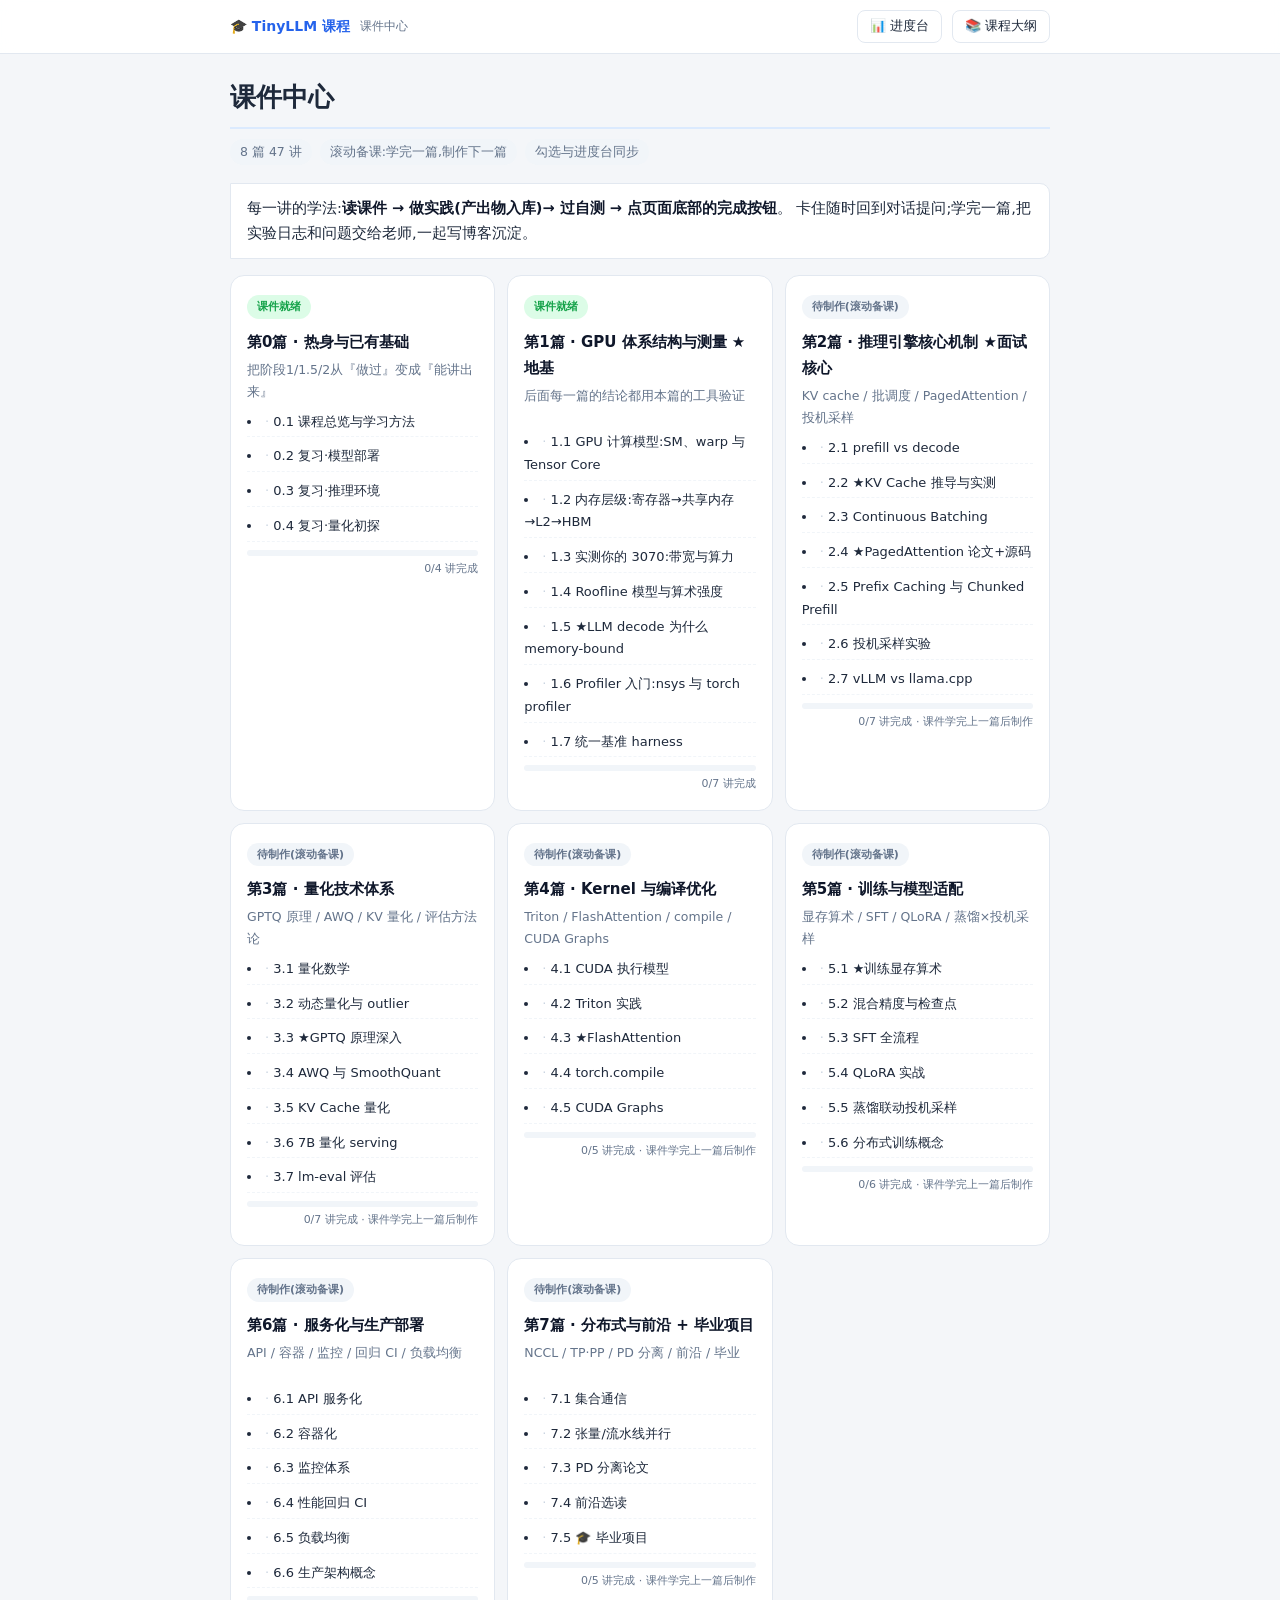
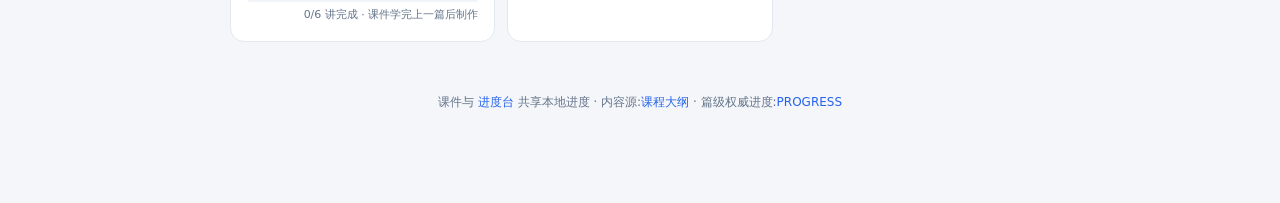
==== docs/course/index.html @ 598a1ea2 "feat(course): 课件站上线——门户 + 第0/1篇完整课件 - docs/course/ 纯静态课件站(双击离线可用):门户(8篇卡片/课件状态/   逐讲入口)+ 共享样式与进度逻辑(与" ====
<!DOCTYPE html>
<html lang="zh-CN">
<head>
<meta charset="UTF-8">
<meta name="viewport" content="width=device-width, initial-scale=1.0">
<title>TinyLLM · AI Infra 课程课件</title>
<link rel="stylesheet" href="style.css">
</head>
<body>
<nav><div class="navin">
  <a class="brand" href="index.html">🎓 TinyLLM 课程</a>
  <span class="crumb">课件中心</span>
  <div class="grow"></div>
  <a class="pg" href="../dashboard.html">📊 进度台</a>
  <a class="pg" href="../plans/课程大纲.md" onclick="alert('Markdown 请用编辑器/预览器打开');return false">📚 课程大纲</a>
</div></nav>
<div class="wrap">
  <article>
    <h1>课件中心</h1>
    <div class="metabox"><span>8 篇 47 讲</span><span>滚动备课:学完一篇,制作下一篇</span><span>勾选与进度台同步</span></div>
    <p class="lead" style="background:#fff;border:1px solid var(--line)">
      每一讲的学法:<strong>读课件 → 做实践(产出物入库)→ 过自测 → 点页面底部的完成按钮</strong>。
      卡住随时回到对话提问;学完一篇,把实验日志和问题交给老师,一起写博客沉淀。
    </p>
    <div class="grid" id="grid"></div>
    <footer>
      课件与 <a href="../dashboard.html">进度台</a> 共享本地进度 ·
      内容源:<a href="../plans/课程大纲.md">课程大纲</a> ·
      篇级权威进度:<a href="../progress/PROGRESS.md">PROGRESS</a>
    </footer>
  </article>
</div>
<script src="course.js"></script>
<script>
/* 课程结构(与课程大纲同源);page=null 表示课件待制作(滚动备课) */
const PARTS=[
 {num:0,title:"第0篇 · 热身与已有基础",goal:"把阶段1/1.5/2从『做过』变成『能讲出来』",page:"p0.html",lessons:[
   {id:"0.1",t:"课程总览与学习方法",href:"p0.html"},
   {id:"0.2",t:"复习·模型部署",href:"p0.html"},
   {id:"0.3",t:"复习·推理环境",href:"p0.html"},
   {id:"0.4",t:"复习·量化初探",href:"p0.html"}]},
 {num:1,title:"第1篇 · GPU 体系结构与测量 ★地基",goal:"后面每一篇的结论都用本篇的工具验证",page:"p1-1.html",lessons:[
   {id:"1.1",t:"GPU 计算模型:SM、warp 与 Tensor Core",href:"p1-1.html"},
   {id:"1.2",t:"内存层级:寄存器→共享内存→L2→HBM",href:"p1-2.html"},
   {id:"1.3",t:"实测你的 3070:带宽与算力",href:"p1-3.html"},
   {id:"1.4",t:"Roofline 模型与算术强度",href:"p1-4.html"},
   {id:"1.5",t:"★LLM decode 为什么 memory-bound",href:"p1-5.html"},
   {id:"1.6",t:"Profiler 入门:nsys 与 torch profiler",href:"p1-6.html"},
   {id:"1.7",t:"统一基准 harness",href:"p1-7.html"}]},
 {num:2,title:"第2篇 · 推理引擎核心机制 ★面试核心",goal:"KV cache / 批调度 / PagedAttention / 投机采样",page:null,lessons:[
   {id:"2.1",t:"prefill vs decode"},{id:"2.2",t:"★KV Cache 推导与实测"},{id:"2.3",t:"Continuous Batching"},
   {id:"2.4",t:"★PagedAttention 论文+源码"},{id:"2.5",t:"Prefix Caching 与 Chunked Prefill"},
   {id:"2.6",t:"投机采样实验"},{id:"2.7",t:"vLLM vs llama.cpp"}]},
 {num:3,title:"第3篇 · 量化技术体系",goal:"GPTQ 原理 / AWQ / KV 量化 / 评估方法论",page:null,lessons:[
   {id:"3.1",t:"量化数学"},{id:"3.2",t:"动态量化与 outlier"},{id:"3.3",t:"★GPTQ 原理深入"},
   {id:"3.4",t:"AWQ 与 SmoothQuant"},{id:"3.5",t:"KV Cache 量化"},{id:"3.6",t:"7B 量化 serving"},{id:"3.7",t:"lm-eval 评估"}]},
 {num:4,title:"第4篇 · Kernel 与编译优化",goal:"Triton / FlashAttention / compile / CUDA Graphs",page:null,lessons:[
   {id:"4.1",t:"CUDA 执行模型"},{id:"4.2",t:"Triton 实践"},{id:"4.3",t:"★FlashAttention"},
   {id:"4.4",t:"torch.compile"},{id:"4.5",t:"CUDA Graphs"}]},
 {num:5,title:"第5篇 · 训练与模型适配",goal:"显存算术 / SFT / QLoRA / 蒸馏×投机采样",page:null,lessons:[
   {id:"5.1",t:"★训练显存算术"},{id:"5.2",t:"混合精度与检查点"},{id:"5.3",t:"SFT 全流程"},
   {id:"5.4",t:"QLoRA 实战"},{id:"5.5",t:"蒸馏联动投机采样"},{id:"5.6",t:"分布式训练概念"}]},
 {num:6,title:"第6篇 · 服务化与生产部署",goal:"API / 容器 / 监控 / 回归 CI / 负载均衡",page:null,lessons:[
   {id:"6.1",t:"API 服务化"},{id:"6.2",t:"容器化"},{id:"6.3",t:"监控体系"},
   {id:"6.4",t:"性能回归 CI"},{id:"6.5",t:"负载均衡"},{id:"6.6",t:"生产架构概念"}]},
 {num:7,title:"第7篇 · 分布式与前沿 + 毕业项目",goal:"NCCL / TP·PP / PD 分离 / 前沿 / 毕业",page:null,lessons:[
   {id:"7.1",t:"集合通信"},{id:"7.2",t:"张量/流水线并行"},{id:"7.3",t:"PD 分离论文"},
   {id:"7.4",t:"前沿选读"},{id:"7.5",t:"🎓 毕业项目"}]}];

const S=getS();
function done(l){const s=S[l.id]||{};return s.t&&s.p}
document.getElementById('grid').innerHTML=PARTS.map(p=>{
  const d=p.lessons.filter(done).length,n=p.lessons.length;
  const avail=!!p.page;
  const stTag=avail?'<span class="st ok">课件就绪</span>':'<span class="st todo">待制作(滚动备课)</span>';
  const lis=p.lessons.map(l=>{
    const s=S[l.id]||{};
    const mark=(s.t&&s.p)?'<span class="ok">✓</span>':((s.t||s.p)?'<span style="color:#2563eb">◐</span>':'<span class="no">·</span>');
    const title=avail&&l.href?`<a href="${l.href}">${l.id} ${l.t}</a>`:`${l.id} ${l.t}`;
    return `<li>${mark} ${title}</li>`}).join('');
  const card=avail?`<div class="pcard avail" onclick="location.href='${p.page}'">${stTag}
    <h3>${p.title}</h3><div class="goal">${p.goal}</div>${lis}
    <div class="bar"><i style="width:${d/n*100}%"></i></div>
    <div class="pbar-txt">${d}/${n} 讲完成</div></div>`
   :`<div class="pcard">${stTag}<h3>${p.title}</h3><div class="goal">${p.goal}</div>${lis}
    <div class="bar"><i style="width:${d/n*100}%"></i></div>
    <div class="pbar-txt">${d}/${n} 讲完成 · 课件学完上一篇后制作</div></div>`;
  return card}).join('');
</script>
</body>
</html>
---- docs/course/style.css ----
/* TinyLLM 课程课件样式 —— 与 dashboard.html 同一视觉体系 */
:root{
  --bg:#f4f6f9; --card:#fff; --ink:#1e293b; --sub:#64748b;
  --accent:#2563eb; --accent-soft:#dbeafe;
  --done:#16a34a; --done-soft:#dcfce7;
  --line:#e2e8f0; --chip:#f1f5f9;
  --warn:#b45309; --warn-soft:#fef3c7;
  --key:#7c3aed; --key-soft:#ede9fe;
  --pit:#b91c1c; --pit-soft:#fee2e2;
  --code-bg:#0f172a; --code-ink:#e2e8f0;
}
*{box-sizing:border-box;margin:0;padding:0}
body{font-family:system-ui,-apple-system,"Segoe UI","Microsoft YaHei",sans-serif;
  background:var(--bg);color:var(--ink);line-height:1.75;font-size:15.5px}
.wrap{max-width:860px;margin:0 auto;padding:0 20px 90px}
/* 顶部导航 */
nav{position:sticky;top:0;z-index:50;background:rgba(255,255,255,.92);
  backdrop-filter:blur(8px);border-bottom:1px solid var(--line)}
.navin{max-width:860px;margin:0 auto;padding:10px 20px;display:flex;gap:10px;align-items:center}
.navin .brand{font-weight:800;font-size:14px;color:var(--accent);text-decoration:none}
.navin .crumb{font-size:12px;color:var(--sub)}
.navin .grow{flex:1}
.navin a.pg{font-size:13px;color:var(--ink);text-decoration:none;border:1px solid var(--line);
  border-radius:8px;padding:4px 12px;background:#fff}
.navin a.pg:hover{border-color:var(--accent);color:var(--accent)}
.navin .pg.off{opacity:.35;pointer-events:none}
/* 文章 */
article{padding-top:26px}
h1{font-size:26px;line-height:1.35;border-bottom:2px solid var(--accent-soft);
  padding-bottom:12px;margin-bottom:10px}
.metabox{font-size:12.5px;color:var(--sub);display:flex;gap:8px;flex-wrap:wrap;margin-bottom:18px}
.metabox span{background:var(--chip);border-radius:99px;padding:2px 10px}
.lead{background:var(--accent-soft);border-left:4px solid var(--accent);
  border-radius:0 10px 10px 0;padding:12px 16px;margin:16px 0;font-size:14.5px}
h2{font-size:19px;margin:34px 0 10px;padding-left:10px;border-left:4px solid var(--accent)}
h3{font-size:16px;margin:22px 0 8px;color:#0f172a}
p{margin:10px 0}
ul,ol{padding-left:24px;margin:10px 0}
li{margin:5px 0}
strong{color:#0f172a}
/* 标注框 */
.box{border-radius:10px;padding:12px 16px;margin:14px 0;font-size:14.5px}
.box .bt{font-weight:800;font-size:12.5px;letter-spacing:.08em;display:block;margin-bottom:4px}
.analogy{background:var(--warn-soft);border:1px solid #fde68a}
.analogy .bt{color:var(--warn)}
.keypoint{background:var(--key-soft);border:1px solid #ddd6fe}
.keypoint .bt{color:var(--key)}
.pitfall{background:var(--pit-soft);border:1px solid #fecaca}
.pitfall .bt{color:var(--pit)}
/* 代码 */
pre{background:var(--code-bg);color:var(--code-ink);border-radius:10px;
  padding:14px 16px;overflow-x:auto;font-size:13px;line-height:1.6;margin:12px 0}
code{font-family:Consolas,"Courier New",monospace}
p code,li code,td code{background:var(--chip);border-radius:5px;padding:1px 6px;
  font-size:13px;color:#0f172a}
pre code{background:none;padding:0}
/* 表格 */
table{border-collapse:collapse;width:100%;margin:14px 0;font-size:14px;background:#fff}
th,td{border:1px solid var(--line);padding:7px 12px;text-align:left}
th{background:var(--chip);font-weight:700}
/* ASCII 图 */
pre.diagram{background:#fff;border:1px dashed var(--line);color:#334155;
  font-size:12.5px;line-height:1.45}
/* 自测 */
.quiz{background:#fff;border:1px solid var(--line);border-radius:12px;padding:14px 18px;margin:14px 0}
.quiz .qt{font-weight:800;color:var(--accent);font-size:13px;letter-spacing:.06em;margin-bottom:8px}
.quiz details{border:1px solid var(--line);border-radius:8px;padding:8px 12px;margin:8px 0;background:var(--chip)}
.quiz details summary{cursor:pointer;font-weight:600;font-size:14px}
.quiz details[open]{background:#fff}
.quiz details .ans{margin-top:8px;padding-top:8px;border-top:1px dashed var(--line);font-size:14px}
/* 实践清单 */
.lab{background:#f0fdf4;border:1px solid #bbf7d0;border-radius:12px;padding:14px 18px;margin:16px 0}
.lab .lt{font-weight:800;color:var(--done);font-size:13px;letter-spacing:.06em;margin-bottom:8px}
.lab ul{list-style:none;padding-left:0}
.lab li{padding-left:26px;position:relative}
.lab li:before{content:"☐";position:absolute;left:2px;color:var(--done)}
/* 完成勾选 */
.actions{background:var(--card);border:1px solid var(--line);border-radius:12px;
  padding:14px 18px;margin:26px 0;display:flex;gap:10px;align-items:center;flex-wrap:wrap}
.actions .hint{font-size:12.5px;color:var(--sub);flex:1;min-width:200px}
.mkbtn{border:1px solid var(--line);background:#fff;border-radius:8px;padding:8px 16px;
  font-size:14px;cursor:pointer;color:var(--ink)}
.mkbtn.on{background:var(--done-soft);border-color:var(--done);color:var(--done);font-weight:700}
.mkbtn:hover{border-color:var(--done)}
.nextnav{display:flex;justify-content:space-between;gap:10px;margin:30px 0 0}
.nextnav a{flex:1;text-decoration:none;border:1px solid var(--line);border-radius:12px;
  background:#fff;padding:12px 16px;font-size:13.5px;color:var(--ink)}
.nextnav a:hover{border-color:var(--accent);color:var(--accent)}
.nextnav a.nx{text-align:right}
.nextnav .dir{display:block;font-size:11px;color:var(--sub)}
/* 门户 */
.grid{display:grid;grid-template-columns:repeat(auto-fill,minmax(240px,1fr));gap:12px;margin-top:16px}
.pcard{background:#fff;border:1px solid var(--line);border-radius:14px;padding:16px}
.pcard.avail{cursor:pointer;transition:transform .15s,box-shadow .15s}
.pcard.avail:hover{transform:translateY(-2px);box-shadow:0 6px 16px rgba(30,41,59,.08)}
.pcard .st{font-size:11px;font-weight:700;border-radius:99px;padding:2px 10px;display:inline-block;margin-bottom:6px}
.st.ok{background:var(--done-soft);color:var(--done)}
.st.todo{background:var(--chip);color:var(--sub)}
.pcard h3{margin:4px 0;font-size:15px}
.pcard .goal{font-size:12.5px;color:var(--sub);min-height:38px}
.pcard ul{list-style:none;padding:0;margin-top:8px}
.pcard li{font-size:13px;padding:3px 0;border-bottom:1px dashed var(--chip)}
.pcard li a{color:var(--ink);text-decoration:none}
.pcard li a:hover{color:var(--accent)}
.pcard li .ok{color:var(--done);font-weight:700}
.pcard li .no{color:#cbd5e1}
.bar{height:6px;background:var(--chip);border-radius:99px;overflow:hidden;margin-top:8px}
.bar>i{display:block;height:100%;background:linear-gradient(90deg,var(--accent),var(--done))}
.pbar-txt{font-size:11px;color:var(--sub);margin-top:3px;text-align:right}
footer{margin-top:50px;font-size:12px;color:var(--sub);text-align:center}
footer a{color:var(--accent);text-decoration:none}
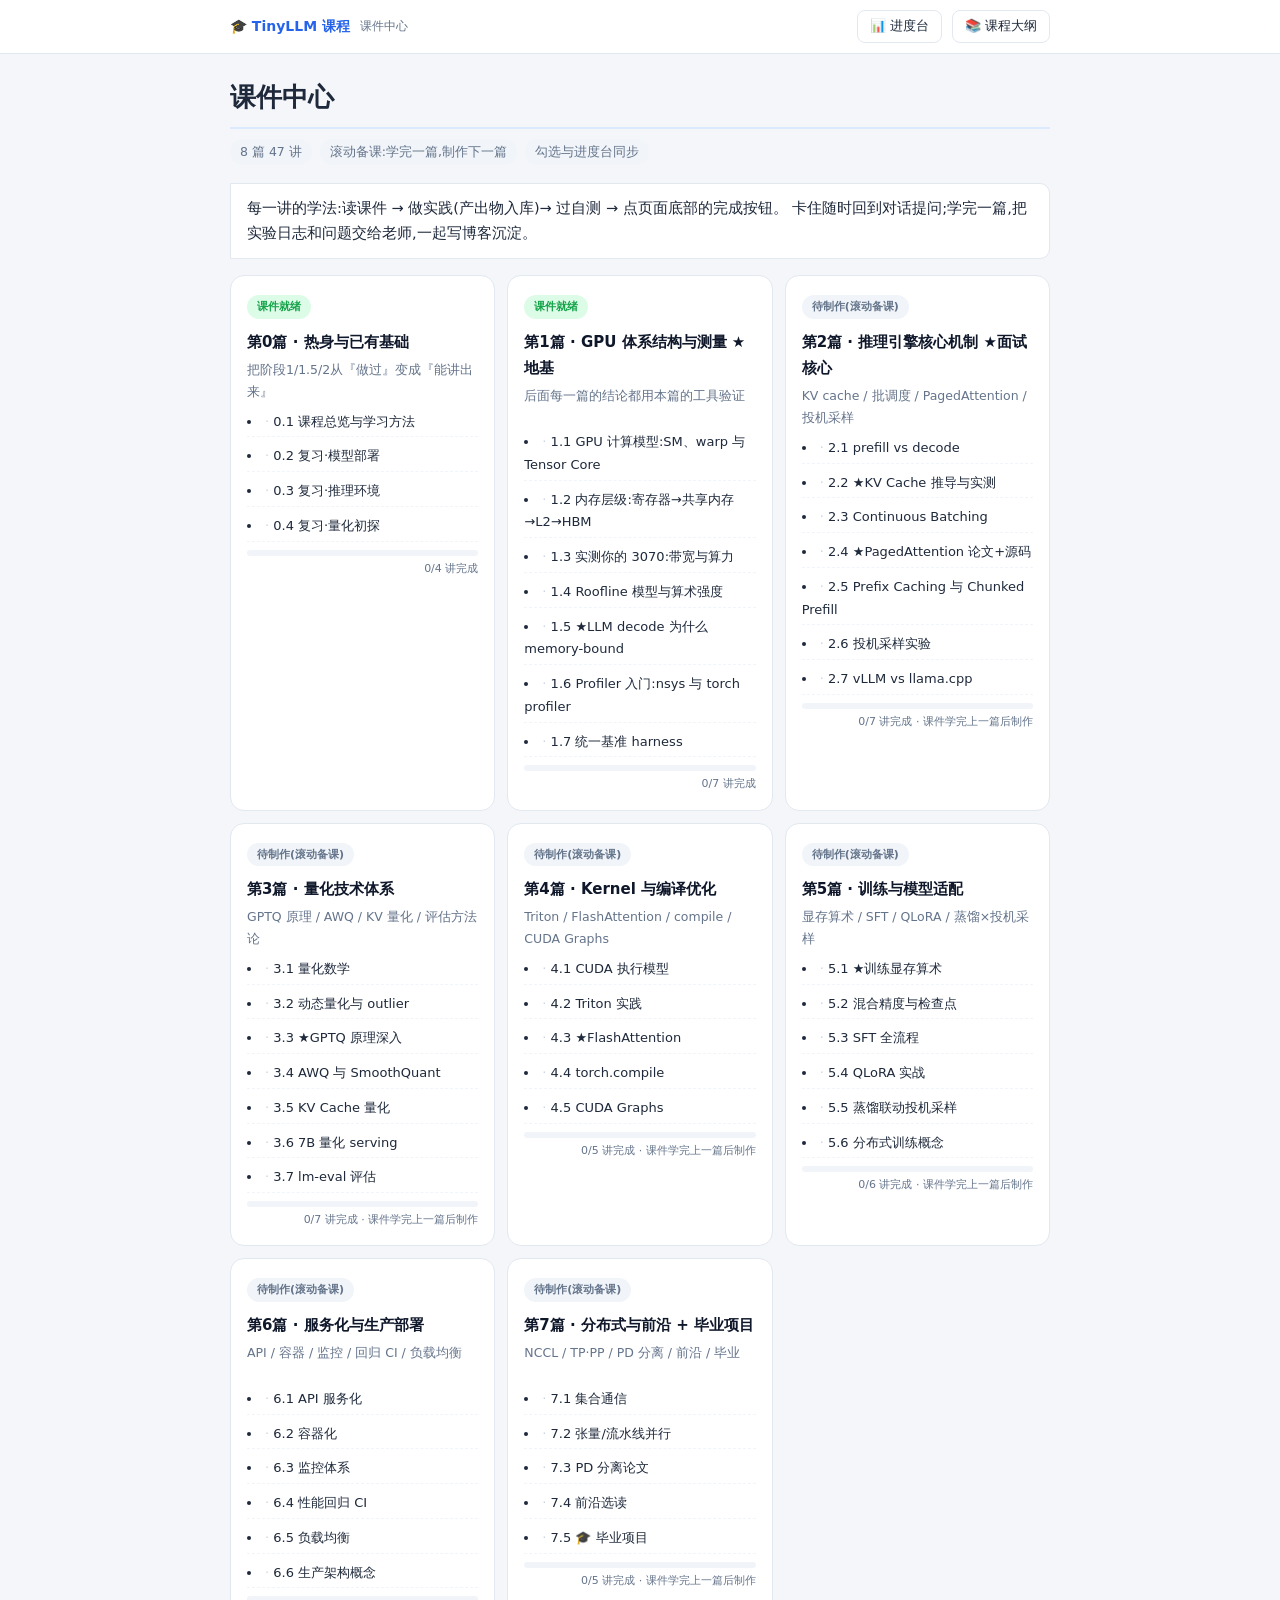
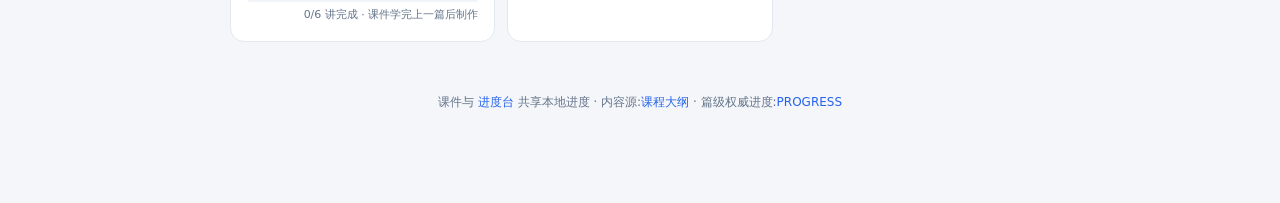
==== commit 2a9336eb: "docs(course): 按 humanizer-zh 规范修订课件文风,并沉淀写作规范 修订(docs/course/ 全部课件页): - 删最高级滥用:清除'全课程最重要'类表述 4 处,强调只" ====
--- a/docs/course/index.html
+++ b/docs/course/index.html
@@ -19,7 +19,7 @@
     <h1>课件中心</h1>
     <div class="metabox"><span>8 篇 47 讲</span><span>滚动备课:学完一篇,制作下一篇</span><span>勾选与进度台同步</span></div>
     <p class="lead" style="background:#fff;border:1px solid var(--line)">
-      每一讲的学法:<strong>读课件 → 做实践(产出物入库)→ 过自测 → 点页面底部的完成按钮</strong>。
+      每一讲的学法:读课件 → 做实践(产出物入库)→ 过自测 → 点页面底部的完成按钮。
       卡住随时回到对话提问;学完一篇,把实验日志和问题交给老师,一起写博客沉淀。
     </p>
     <div class="grid" id="grid"></div>
